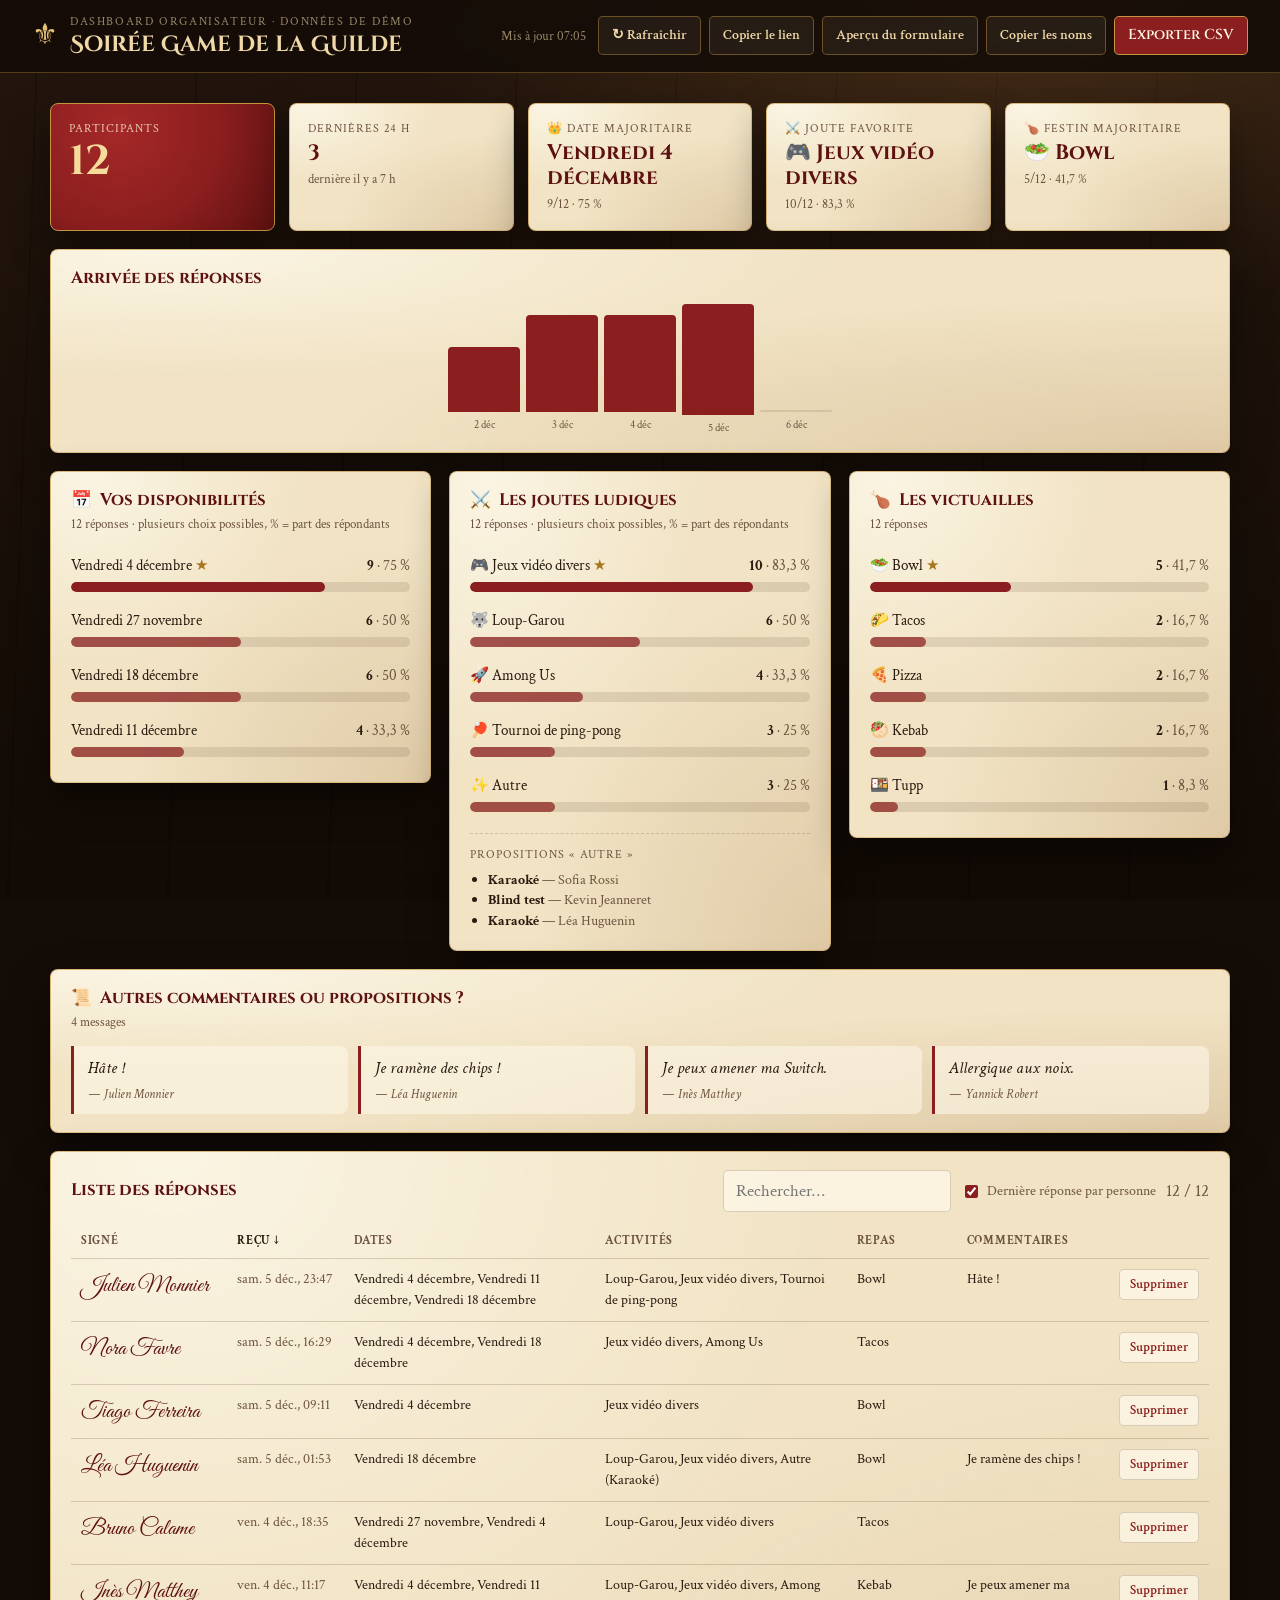
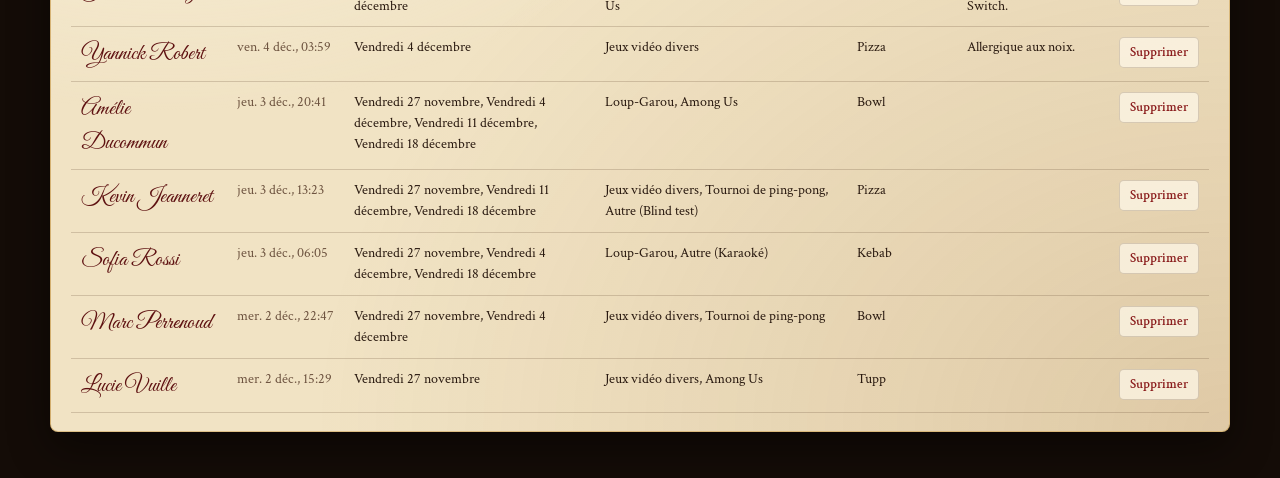
==== events/soiree-game-guilde/admin.html @ 9ee12e8c "Plateforme SiS2 Events + Soirée Game de la Guilde (thème Parchemin) Moteur de formulaire commun, das" ====
<!DOCTYPE html>
<html lang="fr">
<head>
  <meta charset="UTF-8">
  <meta name="viewport" content="width=device-width, initial-scale=1">
  <title>Dashboard · Soirée Game de la Guilde</title>
  <meta name="robots" content="noindex, nofollow">
  <meta name="referrer" content="no-referrer">
  <meta name="theme-color" content="#1a100a">
  <link rel="icon" href="data:image/svg+xml,%3Csvg xmlns='http://www.w3.org/2000/svg' viewBox='0 0 100 100'%3E%3Ctext y='.9em' font-size='90'%3E%E2%9A%9C%3C/text%3E%3C/svg%3E">
  <link rel="preconnect" href="https://fonts.googleapis.com">
  <link rel="preconnect" href="https://fonts.gstatic.com" crossorigin>
  <link rel="stylesheet" href="https://fonts.googleapis.com/css2?family=Cinzel:wght@600;700&family=Cinzel+Decorative:wght@700;900&family=Crimson+Text:ital,wght@0,400;0,600;0,700;1,400&family=Great+Vibes&display=swap">
  <link rel="stylesheet" href="../../core/platform.css">
  <link rel="stylesheet" href="../../core/admin.css">
  <link rel="stylesheet" href="../../themes/parchemin/admin.css">
  <script defer src="config.js"></script>
  <script defer src="../../core/admin.js"></script>
</head>
<body></body>
</html>
---- core/platform.css ----
/* SiS2 Events — base commune à tous les thèmes (structure uniquement) */
[hidden] { display: none !important; }
.sr-only, .a-sr { position: absolute !important; width: 1px; height: 1px; padding: 0; margin: -1px; overflow: hidden; clip: rect(0 0 0 0); white-space: nowrap; border: 0; }
.sis2-form { position: relative; }
.q { position: relative; }
.opt { position: relative; }
.opt input[type="checkbox"], .opt input[type="radio"] { position: absolute; opacity: 0; width: 1px; height: 1px; }
.preview-badge {
  position: fixed; left: 50%; bottom: 14px; transform: translateX(-50%); z-index: 9999;
  font: 600 12px/1 system-ui, sans-serif; letter-spacing: .04em;
  background: rgba(0, 0, 0, .78); color: #fff; padding: 8px 14px; border-radius: 999px; pointer-events: none;
}
.music-toggle { position: fixed; z-index: 900; cursor: pointer; }
@media (prefers-reduced-motion: reduce) {
  *, *::before, *::after { animation-duration: .01ms !important; animation-iteration-count: 1 !important; transition-duration: .01ms !important; }
}
---- core/admin.css ----
/* ============================================================
 *  SiS2 Events — dashboard : structure commune
 *  Chaque thème redéfinit les variables --a-* dans son admin.css
 * ============================================================ */
:root {
  --a-bg: #111318;
  --a-bg-img: none;
  --a-surface: #1b1e25;
  --a-surface-2: #242833;
  --a-line: rgba(255, 255, 255, .1);
  --a-text: #eef0f4;
  --a-muted: #9aa1ae;
  --a-accent: #e0464b;          /* barres, éléments actifs */
  --a-accent-ink: #fff;         /* texte sur fond accent */
  --a-lead: #f2b84b;            /* repère « en tête » */
  --a-track: rgba(255, 255, 255, .08);
  --a-new: #49b37a;
  --a-warn: #d89a2b;
  --a-radius: 12px;
  --a-shadow: 0 10px 30px rgba(0, 0, 0, .35);
  --a-font: system-ui, sans-serif;
  --a-font-display: system-ui, sans-serif;
  --a-font-num: var(--a-font-display);
}
* { box-sizing: border-box; }
body.a-body { margin: 0; min-height: 100vh; background: var(--a-bg); background-image: var(--a-bg-img); background-attachment: fixed; color: var(--a-text); font: 16px/1.45 var(--a-font); }
.a-muted { color: var(--a-muted); }
button, input { font: inherit; }

/* boutons & champs */
.a-btn {
  display: inline-flex; align-items: center; gap: 6px; padding: 8px 13px; border-radius: calc(var(--a-radius) * .6);
  border: 1px solid var(--a-line); background: var(--a-surface-2); color: var(--a-text); cursor: pointer; text-decoration: none;
  font-size: .9rem; font-weight: 600; white-space: nowrap; transition: border-color .15s, background .15s, transform .15s;
}
.a-btn:hover { border-color: var(--a-accent); }
.a-btn:focus-visible, .a-bar:focus-visible, .a-link:focus-visible, .a-sort:focus-visible { outline: 2px solid var(--a-lead); outline-offset: 2px; }
.a-btn--primary { background: var(--a-accent); border-color: var(--a-accent); color: var(--a-accent-ink); }
.a-btn--ghost { background: transparent; }
.a-btn--danger { color: var(--a-accent); padding: 5px 10px; font-size: .82rem; }
.a-btn--danger.is-armed { background: var(--a-accent); color: var(--a-accent-ink); }
.a-btn.is-loading { opacity: .6; pointer-events: none; }
.a-input { padding: 8px 12px; border-radius: calc(var(--a-radius) * .6); border: 1px solid var(--a-line); background: var(--a-surface-2); color: var(--a-text); min-width: 0; }
.a-input:focus { outline: none; border-color: var(--a-accent); }
.a-chip { padding: 6px 12px; border-radius: 999px; border: 1px solid var(--a-accent); background: transparent; color: var(--a-text); cursor: pointer; font-size: .85rem; }
.a-check { display: inline-flex; align-items: center; gap: 6px; font-size: .88rem; color: var(--a-muted); cursor: pointer; }
.a-check input { accent-color: var(--a-accent); }
.a-link { background: none; border: 0; padding: 0; color: inherit; font-weight: 700; cursor: pointer; text-align: left; text-decoration: underline; text-decoration-color: var(--a-line); text-underline-offset: 3px; }
.a-link:hover { text-decoration-color: var(--a-accent); }

/* porte d'entrée */
.a-gate { min-height: 100vh; display: grid; place-items: center; padding: 20px; }
.a-gate__card { width: min(380px, 100%); padding: 34px 28px; text-align: center; background: var(--a-surface); border: 1px solid var(--a-line); border-radius: var(--a-radius); box-shadow: var(--a-shadow); display: flex; flex-direction: column; gap: 10px; }
.a-gate__emblem { font-size: 2.6rem; line-height: 1; color: var(--a-lead); }
.a-gate__title { margin: 4px 0 0; font: 700 1.35rem var(--a-font-display); }
.a-gate__input { text-align: center; padding: 11px; margin-top: 8px; }
.a-gate__error { margin: 0; min-height: 1.2em; color: var(--a-accent); font-weight: 600; font-size: .9rem; }

/* en-tête */
.a-top { position: sticky; top: 0; z-index: 20; display: flex; flex-wrap: wrap; align-items: center; justify-content: space-between; gap: 12px 20px;
  padding: 14px clamp(14px, 3vw, 32px); background: color-mix(in srgb, var(--a-bg) 88%, transparent); backdrop-filter: blur(10px); border-bottom: 1px solid var(--a-line); }
.a-top__id { display: flex; align-items: center; gap: 12px; min-width: 0; }
.a-top__emblem { font-size: 1.8rem; color: var(--a-lead); }
.a-top__kicker { font-size: .72rem; letter-spacing: .14em; text-transform: uppercase; color: var(--a-muted); }
.a-top__title { margin: 0; font: 700 clamp(1.05rem, 2.4vw, 1.4rem)/1.2 var(--a-font-display); }
.a-top__actions { display: flex; flex-wrap: wrap; align-items: center; gap: 8px; }
.a-top__updated { font-size: .8rem; margin-right: 4px; }

.a-main { max-width: 1240px; margin: 0 auto; padding: clamp(14px, 3vw, 30px); display: flex; flex-direction: column; gap: 18px; }
.a-panel { background: var(--a-surface); border: 1px solid var(--a-line); border-radius: var(--a-radius); padding: 18px 20px; box-shadow: var(--a-shadow); min-width: 0; }
.a-panel__title { margin: 0; display: flex; align-items: center; gap: 8px; font: 700 1.05rem/1.3 var(--a-font-display); }
.a-panel__meta { margin: 3px 0 14px; font-size: .82rem; color: var(--a-muted); }

/* KPI */
.a-kpis { display: grid; grid-template-columns: repeat(auto-fit, minmax(190px, 1fr)); gap: 14px; }
.a-kpi { background: var(--a-surface); border: 1px solid var(--a-line); border-radius: var(--a-radius); padding: 16px 18px; box-shadow: var(--a-shadow); min-width: 0; }
.a-kpi__label { font-size: .76rem; letter-spacing: .08em; text-transform: uppercase; color: var(--a-muted); }
.a-kpi__value { margin-top: 4px; font: 700 1.3rem/1.2 var(--a-font-num); overflow-wrap: anywhere; }
.a-kpi__sub { margin-top: 4px; font-size: .82rem; color: var(--a-muted); }
.a-kpi--hero .a-kpi__value { font-size: 2.6rem; line-height: 1; }
.a-numbers { display: grid; grid-template-columns: repeat(2, 1fr); gap: 10px; margin-top: 12px; }
.a-numbers .a-kpi { box-shadow: none; background: var(--a-surface-2); }

/* timeline */
.a-timeline__bars { display: flex; align-items: flex-end; justify-content: center; gap: 6px; height: 130px; margin-top: 14px; }
.a-timeline__col { flex: 1; max-width: 72px; height: 100%; display: flex; flex-direction: column; justify-content: flex-end; align-items: stretch; gap: 6px; min-width: 0; outline: none; }
.a-timeline__bar { min-height: 2px; background: var(--a-accent); border-radius: 4px 4px 0 0; transition: height .5s, filter .15s; }
.a-timeline__bar.is-zero { background: var(--a-track); }
.a-timeline__col:hover .a-timeline__bar, .a-timeline__col:focus .a-timeline__bar { filter: brightness(1.2); }
.a-timeline__day { font-size: .68rem; color: var(--a-muted); text-align: center; white-space: nowrap; overflow: hidden; }

/* panneaux de questions */
.a-grid { display: grid; grid-template-columns: repeat(auto-fit, minmax(320px, 1fr)); gap: 18px; align-items: start; }
.a-bars { list-style: none; margin: 0; padding: 0; display: flex; flex-direction: column; gap: 4px; }
.a-bar { padding: 7px 8px; margin: 0 -8px; border-radius: 8px; cursor: pointer; transition: background .15s; }
.a-bar:hover { background: var(--a-surface-2); }
.a-bar.is-active { background: var(--a-surface-2); box-shadow: inset 3px 0 0 var(--a-lead); }
.a-bar__head { display: flex; justify-content: space-between; gap: 10px; font-size: .95rem; margin-bottom: 5px; }
.a-bar__label { min-width: 0; overflow-wrap: anywhere; }
.a-bar__val { white-space: nowrap; color: var(--a-muted); font-variant-numeric: tabular-nums; }
.a-bar__val b { color: var(--a-text); }
.a-bar__crown { color: var(--a-lead); }
.a-bar__track { height: 10px; border-radius: 999px; background: var(--a-track); overflow: hidden; }
.a-bar__fill { height: 100%; border-radius: 999px; background: var(--a-accent); opacity: .72; transition: width .6s cubic-bezier(.3, .8, .3, 1); }
.a-bar.is-lead .a-bar__fill { opacity: 1; }
.a-bar.is-zero { opacity: .55; }
.a-others { margin-top: 14px; padding-top: 12px; border-top: 1px dashed var(--a-line); font-size: .9rem; }
.a-others__title { font-size: .76rem; letter-spacing: .08em; text-transform: uppercase; color: var(--a-muted); margin-bottom: 6px; }
.a-others ul { margin: 0; padding-left: 18px; }
.a-panel--text { grid-column: 1 / -1; }
.a-quotes { list-style: none; margin: 0; padding: 0; display: grid; grid-template-columns: repeat(auto-fill, minmax(260px, 1fr)); gap: 10px; max-height: 420px; overflow: auto; }
.a-quote { padding: 10px 14px; border-left: 3px solid var(--a-accent); background: var(--a-surface-2); border-radius: 0 8px 8px 0; }
.a-quote p { margin: 0; white-space: pre-wrap; overflow-wrap: anywhere; }
.a-quote__who { display: block; margin-top: 4px; font-size: .82rem; color: var(--a-muted); }

/* tableau */
.a-table__head { display: flex; flex-wrap: wrap; align-items: center; justify-content: space-between; gap: 10px 16px; margin-bottom: 12px; }
.a-table__tools { display: flex; flex-wrap: wrap; align-items: center; gap: 10px; }
.a-scroll { overflow-x: auto; margin: 0 -20px; padding: 0 20px; }
.a-table { width: 100%; border-collapse: collapse; font-size: .9rem; }
.a-table th { text-align: left; font-size: .76rem; letter-spacing: .06em; text-transform: uppercase; color: var(--a-muted); padding: 8px 10px; border-bottom: 1px solid var(--a-line); white-space: nowrap; }
.a-table td { padding: 10px; border-bottom: 1px solid var(--a-line); vertical-align: top; min-width: 110px; max-width: 320px; overflow-wrap: anywhere; }
.a-table tr:hover td { background: var(--a-surface-2); }
.a-table tr.is-new td:first-child { box-shadow: inset 3px 0 0 var(--a-new); }
.a-table__name { min-width: 150px !important; }
.a-table__date { white-space: nowrap; color: var(--a-muted); }
.a-table__actions { min-width: 0 !important; text-align: right; }
.a-sort { background: none; border: 0; padding: 0; color: inherit; font: inherit; letter-spacing: inherit; text-transform: inherit; cursor: pointer; }
.a-sort.is-active { color: var(--a-text); }
.a-badge { display: inline-block; margin-left: 6px; padding: 1px 7px; border-radius: 999px; font-size: .7rem; font-weight: 700; vertical-align: 1px; }
.a-badge--new { background: var(--a-new); color: #fff; }
.a-badge--warn { background: var(--a-warn); color: #1b1408; }

/* vide, détail, toast, tooltip */
.a-empty { text-align: center; padding: 50px 20px; }
.a-empty__icon { font-size: 3rem; }
.a-empty p { margin: 6px 0; }
.a-detail { width: min(560px, 94vw); max-height: 86vh; border: 1px solid var(--a-line); border-radius: var(--a-radius); background: var(--a-surface); color: var(--a-text); padding: 24px; box-shadow: var(--a-shadow); }
.a-detail::backdrop { background: rgba(0, 0, 0, .55); backdrop-filter: blur(3px); }
.a-detail__name { margin: 0; font: 700 1.4rem var(--a-font-display); }
.a-detail__list { margin: 18px 0; display: grid; grid-template-columns: auto 1fr; gap: 10px 18px; }
.a-detail__list dt { color: var(--a-muted); font-size: .88rem; }
.a-detail__list dd { margin: 0; white-space: pre-wrap; overflow-wrap: anywhere; }
.a-toast { position: fixed; left: 50%; bottom: 22px; transform: translate(-50%, 30px); opacity: 0; z-index: 60; padding: 11px 18px; border-radius: 999px; background: var(--a-text); color: var(--a-bg); font-weight: 600; font-size: .9rem; transition: .25s; pointer-events: none; max-width: 90vw; }
.a-toast.is-on { opacity: 1; transform: translate(-50%, 0); }
.a-tip { position: absolute; z-index: 70; max-width: 300px; padding: 7px 11px; border-radius: 8px; background: var(--a-text); color: var(--a-bg); font-size: .8rem; line-height: 1.35; pointer-events: none; opacity: 0; transition: opacity .12s; }
.a-tip.is-on { opacity: 1; }

@media (max-width: 640px) {
  .a-top__actions .a-btn { padding: 7px 10px; font-size: .82rem; }
  .a-grid { grid-template-columns: 1fr; }
  .a-detail__list { grid-template-columns: 1fr; gap: 2px; }
  .a-detail__list dd { margin-bottom: 10px; }
}
#a-table { scroll-margin-top: 90px; }
---- themes/parchemin/admin.css ----
/* Thème « Parchemin » — habillage du dashboard (registre du Maître des Cérémonies) */
body.theme-parchemin {
  --a-bg: #140c07;
  --a-bg-img:
    radial-gradient(ellipse 70% 50% at 80% 0%, rgba(255, 170, 80, .16), transparent 70%),
    repeating-linear-gradient(92deg, transparent 0 38px, rgba(0, 0, 0, .18) 38px 40px, transparent 40px 160px),
    linear-gradient(180deg, #24160d, #110a05);
  --a-surface: #f1e3c4;
  --a-surface-2: #e7d3ac;
  --a-line: rgba(90, 63, 44, .22);
  --a-text: #2a1a10;
  --a-muted: #6e5440;
  --a-accent: #8b1e1e;
  --a-accent-ink: #fff6e4;
  --a-lead: #a8761f;
  --a-track: rgba(90, 63, 44, .14);
  --a-new: #3f7d4e;
  --a-warn: #c6963f;
  --a-radius: 8px;
  --a-shadow: 0 16px 40px rgba(0, 0, 0, .45);
  --a-font: 'Crimson Text', Georgia, serif;
  --a-font-display: 'Cinzel', Georgia, serif;
  --a-font-num: 'Cinzel', Georgia, serif;
  font-size: 17px;
}
body.theme-parchemin .a-panel,
body.theme-parchemin .a-kpi,
body.theme-parchemin .a-gate__card,
body.theme-parchemin .a-detail {
  background:
    radial-gradient(ellipse at 10% 0%, rgba(255, 252, 240, .7), transparent 45%),
    radial-gradient(ellipse at 100% 100%, rgba(150, 100, 45, .2), transparent 55%),
    var(--a-surface);
  border-color: rgba(198, 150, 63, .55);
}
body.theme-parchemin .a-kpi--hero { background: radial-gradient(circle at 30% 20%, #a52828, #8b1e1e 55%, #5e1111); border-color: #c6963f; color: #fff6e4; }
body.theme-parchemin .a-kpi--hero .a-kpi__label, body.theme-parchemin .a-kpi--hero .a-kpi__sub { color: rgba(255, 240, 215, .8); }
body.theme-parchemin .a-kpi__value { color: #5e1111; }
body.theme-parchemin .a-kpi--hero .a-kpi__value { color: #f6dc9c; }
body.theme-parchemin .a-panel__title { color: #5e1111; }

/* bandeau du haut, sur le bois */
body.theme-parchemin .a-top { background: rgba(20, 12, 7, .88); border-bottom-color: rgba(198, 150, 63, .35); }
body.theme-parchemin .a-top__title { color: #f0d9a8; font-family: 'Cinzel Decorative', 'Cinzel', serif; }
body.theme-parchemin .a-top__kicker, body.theme-parchemin .a-top__updated { color: rgba(240, 217, 168, .6); }
body.theme-parchemin .a-top__emblem { color: #e5c174; }
body.theme-parchemin .a-top .a-btn { background: rgba(255, 240, 210, .06); border-color: rgba(198, 150, 63, .45); color: #f0d9a8; }
body.theme-parchemin .a-top .a-btn:hover { border-color: #e5c174; background: rgba(255, 240, 210, .12); }
body.theme-parchemin .a-top .a-btn--primary { background: #8b1e1e; border-color: #c6963f; color: #fff6e4; }

body.theme-parchemin .a-gate__title { font-family: 'Cinzel Decorative', 'Cinzel', serif; color: #5e1111; }
body.theme-parchemin .a-gate__emblem { color: #8b1e1e; font-size: 3rem; }
body.theme-parchemin .a-input { background: rgba(255, 250, 236, .7); }
body.theme-parchemin .a-btn { background: rgba(255, 250, 236, .7); }
body.theme-parchemin .a-btn--primary { background: #8b1e1e; color: #fff6e4; border-color: #c6963f; font-family: 'Cinzel', serif; }
body.theme-parchemin .a-quote { font-style: italic; border-left-color: #8b1e1e; background: rgba(255, 250, 236, .55); }
body.theme-parchemin .a-table td:first-child .a-link { font-family: 'Great Vibes', cursive; font-weight: 400; font-size: 1.45rem; color: #5e1111; text-decoration: none; }
body.theme-parchemin .a-detail__name { font-family: 'Great Vibes', cursive; font-weight: 400; font-size: 2.3rem; color: #5e1111; }
body.theme-parchemin .a-tip { background: #2a1a10; color: #f3e5c8; border: 1px solid #c6963f; }
body.theme-parchemin .a-empty__icon { filter: sepia(.4); }
body.theme-parchemin .a-toast { background: #2a1a10; color: #f3e5c8; border: 1px solid #c6963f; }
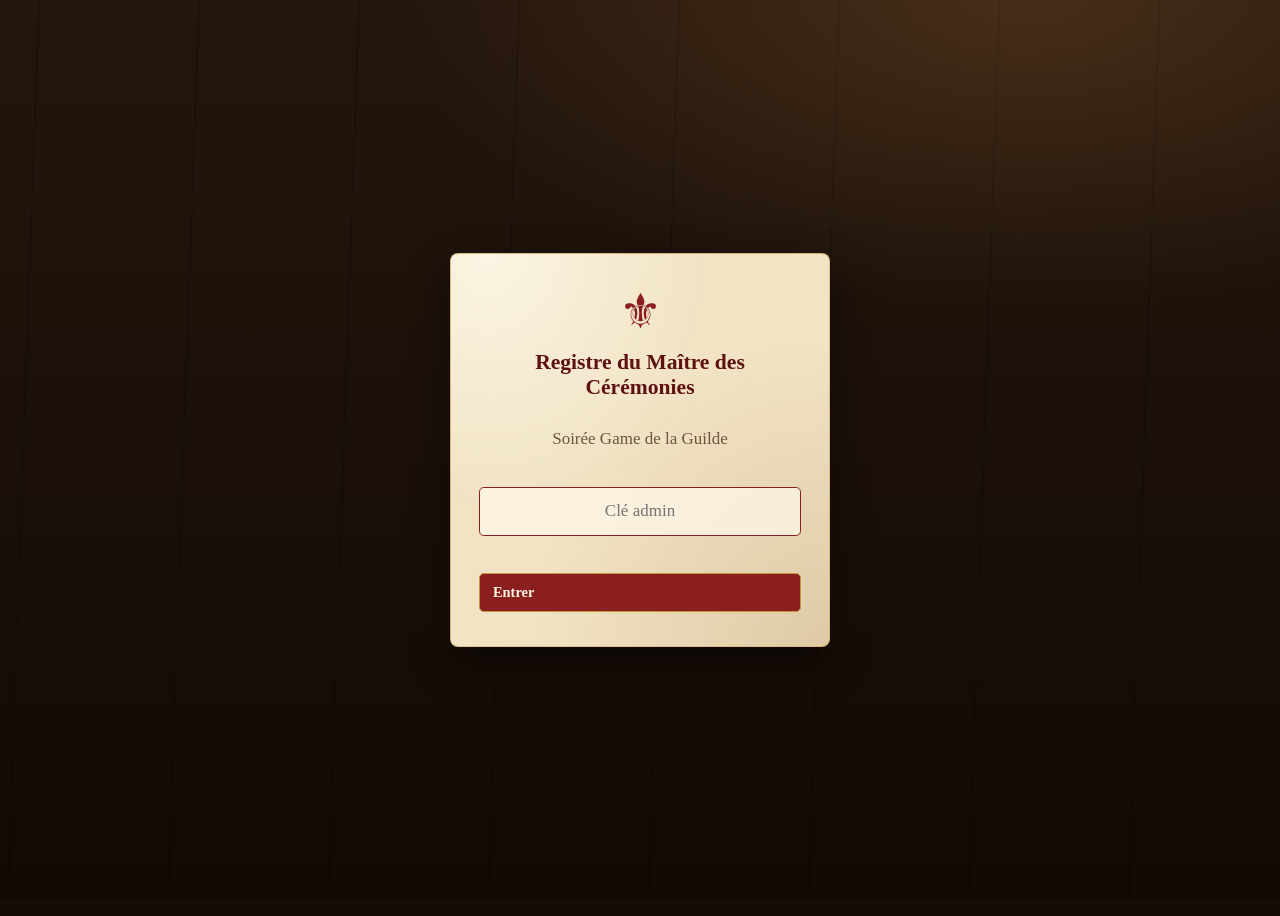
==== commit d2208149: "Thème Parchemin v2 : bureau interactif, physique, lumière, feu et bruitages - Bureau en canvas : feu" ====
--- a/events/soiree-game-guilde/admin.html
+++ b/events/soiree-game-guilde/admin.html
@@ -10,7 +10,7 @@
   <link rel="icon" href="data:image/svg+xml,%3Csvg xmlns='http://www.w3.org/2000/svg' viewBox='0 0 100 100'%3E%3Ctext y='.9em' font-size='90'%3E%E2%9A%9C%3C/text%3E%3C/svg%3E">
   <link rel="preconnect" href="https://fonts.googleapis.com">
   <link rel="preconnect" href="https://fonts.gstatic.com" crossorigin>
-  <link rel="stylesheet" href="https://fonts.googleapis.com/css2?family=Cinzel:wght@600;700&family=Cinzel+Decorative:wght@700;900&family=Crimson+Text:ital,wght@0,400;0,600;0,700;1,400&family=Great+Vibes&display=swap">
+  <link rel="stylesheet" href="https://fonts.googleapis.com/css2?family=IM+Fell+English:ital@0;1&family=IM+Fell+English+SC&family=Pinyon+Script&display=swap">
   <link rel="stylesheet" href="../../core/platform.css">
   <link rel="stylesheet" href="../../core/admin.css">
   <link rel="stylesheet" href="../../themes/parchemin/admin.css">
--- a/themes/parchemin/admin.css
+++ b/themes/parchemin/admin.css
@@ -18,9 +18,9 @@
   --a-warn: #c6963f;
   --a-radius: 8px;
   --a-shadow: 0 16px 40px rgba(0, 0, 0, .45);
-  --a-font: 'Crimson Text', Georgia, serif;
-  --a-font-display: 'Cinzel', Georgia, serif;
-  --a-font-num: 'Cinzel', Georgia, serif;
+  --a-font: 'IM Fell English', Georgia, serif;
+  --a-font-display: 'IM Fell English SC', Georgia, serif;
+  --a-font-num: 'IM Fell English', Georgia, serif;
   font-size: 17px;
 }
 body.theme-parchemin .a-panel,
@@ -41,21 +41,22 @@
 
 /* bandeau du haut, sur le bois */
 body.theme-parchemin .a-top { background: rgba(20, 12, 7, .88); border-bottom-color: rgba(198, 150, 63, .35); }
-body.theme-parchemin .a-top__title { color: #f0d9a8; font-family: 'Cinzel Decorative', 'Cinzel', serif; }
+body.theme-parchemin .a-top__title { color: #f0d9a8; font-family: 'IM Fell English', Georgia, serif; }
 body.theme-parchemin .a-top__kicker, body.theme-parchemin .a-top__updated { color: rgba(240, 217, 168, .6); }
 body.theme-parchemin .a-top__emblem { color: #e5c174; }
 body.theme-parchemin .a-top .a-btn { background: rgba(255, 240, 210, .06); border-color: rgba(198, 150, 63, .45); color: #f0d9a8; }
 body.theme-parchemin .a-top .a-btn:hover { border-color: #e5c174; background: rgba(255, 240, 210, .12); }
 body.theme-parchemin .a-top .a-btn--primary { background: #8b1e1e; border-color: #c6963f; color: #fff6e4; }
 
-body.theme-parchemin .a-gate__title { font-family: 'Cinzel Decorative', 'Cinzel', serif; color: #5e1111; }
+body.theme-parchemin .a-gate__title { font-family: 'IM Fell English', Georgia, serif; color: #5e1111; }
 body.theme-parchemin .a-gate__emblem { color: #8b1e1e; font-size: 3rem; }
 body.theme-parchemin .a-input { background: rgba(255, 250, 236, .7); }
 body.theme-parchemin .a-btn { background: rgba(255, 250, 236, .7); }
-body.theme-parchemin .a-btn--primary { background: #8b1e1e; color: #fff6e4; border-color: #c6963f; font-family: 'Cinzel', serif; }
+body.theme-parchemin .a-btn--primary { background: #8b1e1e; color: #fff6e4; border-color: #c6963f; font-family: 'IM Fell English SC', Georgia, serif; }
 body.theme-parchemin .a-quote { font-style: italic; border-left-color: #8b1e1e; background: rgba(255, 250, 236, .55); }
-body.theme-parchemin .a-table td:first-child .a-link { font-family: 'Great Vibes', cursive; font-weight: 400; font-size: 1.45rem; color: #5e1111; text-decoration: none; }
-body.theme-parchemin .a-detail__name { font-family: 'Great Vibes', cursive; font-weight: 400; font-size: 2.3rem; color: #5e1111; }
+body.theme-parchemin .a-table td:first-child .a-link { font-family: 'Pinyon Script', cursive; font-weight: 400; font-size: 1.45rem; color: #5e1111; text-decoration: none; }
+body.theme-parchemin .a-detail__name { font-family: 'Pinyon Script', cursive; font-weight: 400; font-size: 2.3rem; color: #5e1111; }
 body.theme-parchemin .a-tip { background: #2a1a10; color: #f3e5c8; border: 1px solid #c6963f; }
 body.theme-parchemin .a-empty__icon { filter: sepia(.4); }
 body.theme-parchemin .a-toast { background: #2a1a10; color: #f3e5c8; border: 1px solid #c6963f; }
+body.theme-parchemin .a-ico, body.theme-parchemin .a-panel__icon { display: none; }
